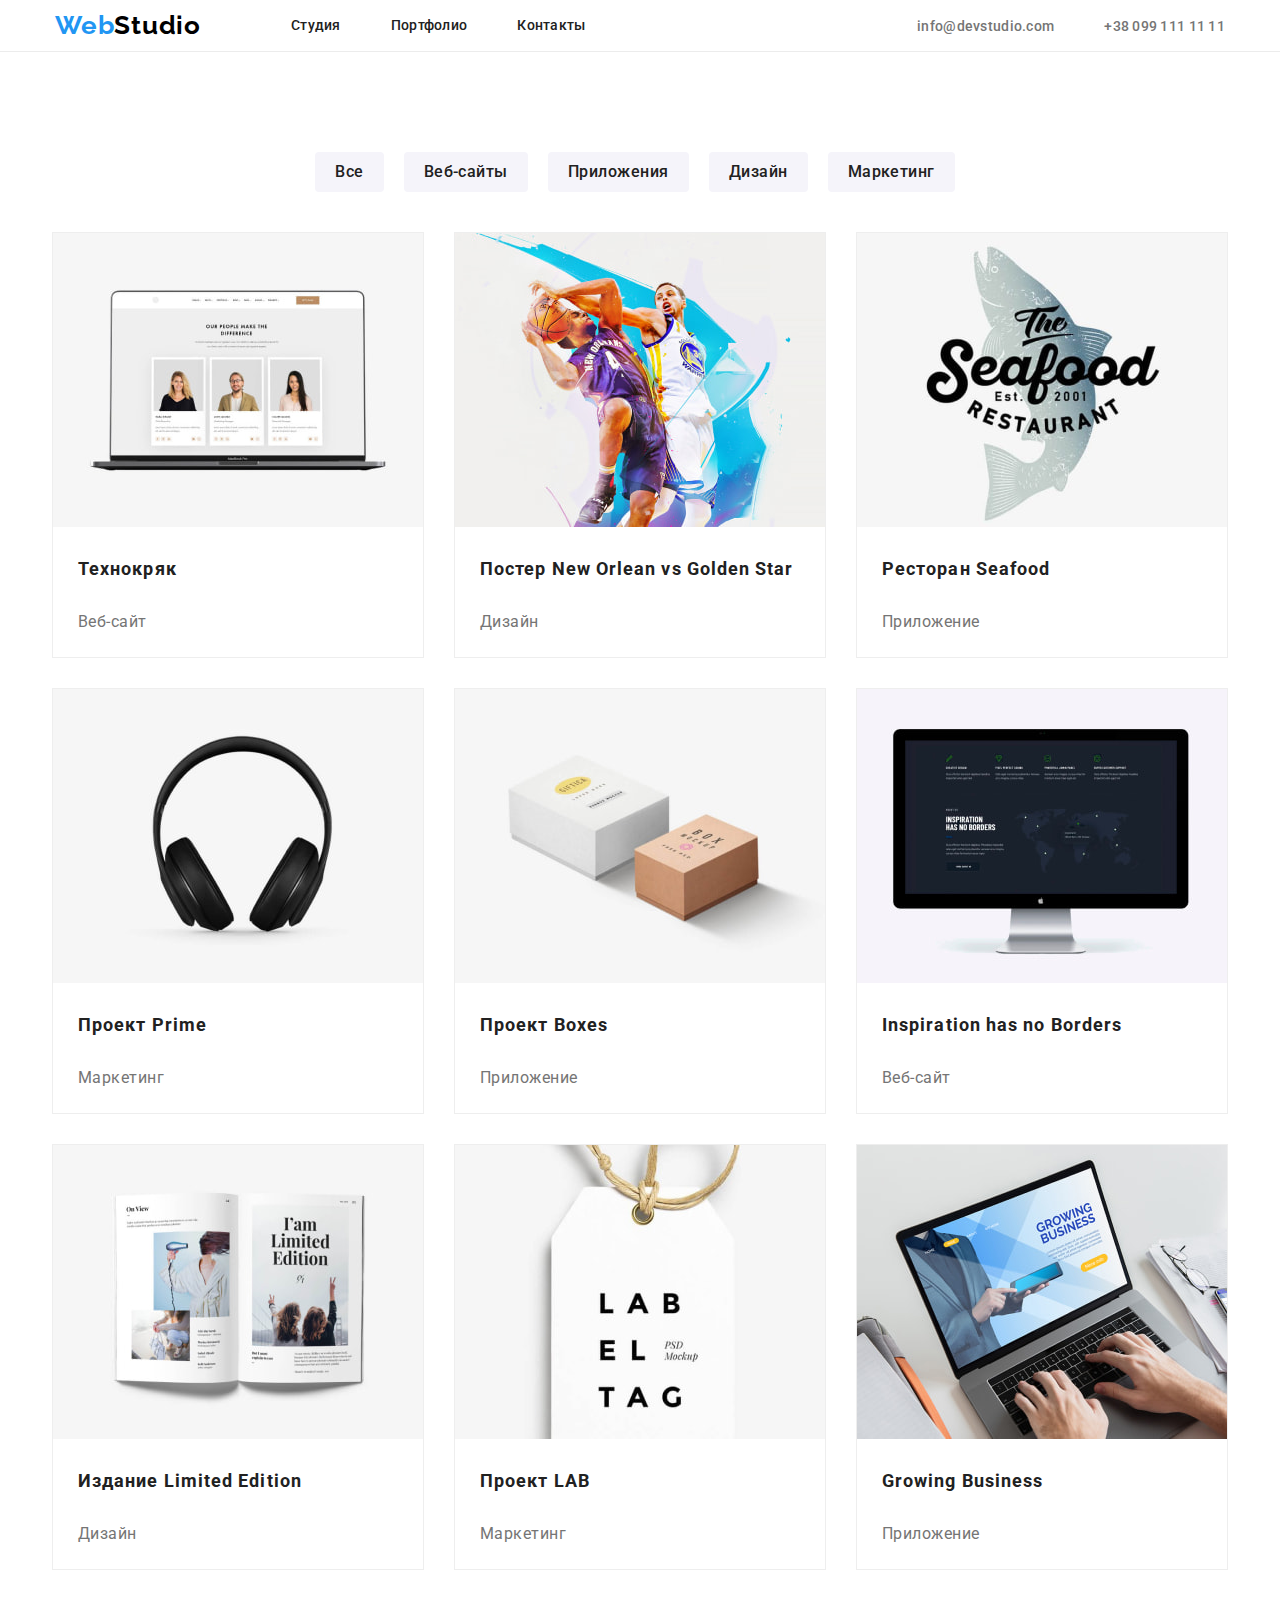
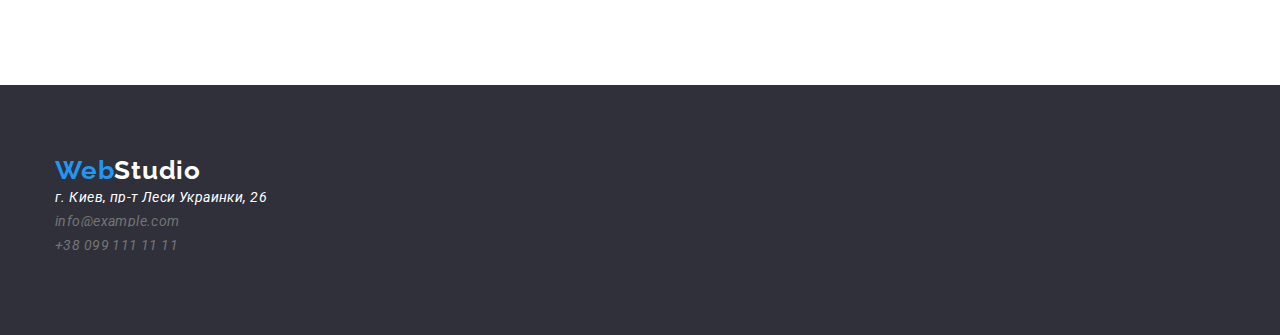
==== portfolio.html @ aea8e9a0 "working day" ====
<!DOCTYPE html>
<html lang="ru">
  <head>
    <meta charset="UTF-8" />
    <meta http-equiv="X-UA-Compatible" content="IE=edge" />
    <meta name="viewport" content="width=device-width, initial-scale=1.0" />
    <title>Document</title>
    <link rel="stylesheet" href="./css/styles.css" />
    <link
      href="https://fonts.googleapis.com/css2?family=Raleway:wght@700&family=Roboto:ital,wght@0,500;0,700;0,900;1,400&display=swap"
      rel="stylesheet"
    />
  </head>
  <body class="portfolio">
    <header class="header container">
      <a class="link logo" href=""><span class="logo-blue">Web</span>Studio</a>
      <nav class="nav">
        <ul class="list-nav">
          <li class="item"><a class="link" href="./index.html">Студия</a></li>
          <li class="item">
            <a class="link" href="./portfolio.html">Портфолио</a>
          </li>
          <li class="item"><a class="link" href="">Контакты</a></li>
        </ul>
      </nav>
      <ul class="list-info">
        <li class="item"><a class="link" href="">info@devstudio.com</a></li>
        <li class="item"><a class="link" href="">+38 099 111 11 11</a></li>
      </ul>
    </header>
    <main>
      <h1 hidden>Каталог наших проектів</h1>
      <section class="section-filters">
        <h2 hidden>Фільтри</h2>
        <ul class="list">
          <li class="item"><button class="btn" type="button">Все</button></li>
          <li class="item">
            <button class="btn" type="button">Веб-сайты</button>
          </li>
          <li class="item">
            <button class="btn" type="button">Приложения</button>
          </li>
          <li class="item">
            <button class="btn" type="button">Дизайн</button>
          </li>
          <li class="item">
            <button class="btn" type="button">Маркетинг</button>
          </li>
        </ul>
      </section>
      <section class="section-catalog container">
        <h2 hidden>Наші проекти</h2>
        <ul class="list">
          <li class="item">
            <a class="link-catalog" href="">
              <img
                class="img-catalog"
                src="./imeges/img-technocrack.jpg"
                alt="Фото Веб-сайт
              Технокряк"
                width="370"
              />
              <h3 class="title-projects">Технокряк</h3>
              <p class="txt-projects">Веб-сайт</p>
            </a>
          </li>
          <li class="item">
            <a class="link" href="">
              <img
                src="./imeges/img-poster-new-orleans-vs-golden-star.jpg"
                alt="Постер New Orlean vs Golden Star"
                width="370"
              />
              <h3 class="title-projects">Постер New Orlean vs Golden Star</h3>
              <p class="txt-projects">Дизайн</p>
            </a>
          </li>
          <li class="item">
            <a class="link" href="">
              <img
                src="./imeges/img-seafood-restaurant.jpg"
                alt="Ресторан
              Seafood"
                width="370"
              />
              <h3 class="title-projects">Ресторан Seafood</h3>
              <p class="txt-projects">Приложение</p>
            </a>
          </li>
          <li class="item">
            <a class="link" href="">
              <img
                src="./imeges/img-prime project.jpg"
                alt="Проект Prime"
                width="370"
              />
              <h3 class="title-projects">Проект Prime</h3>
              <p class="txt-projects">Маркетинг</p>
            </a>
          </li>
          <li class="item">
            <a class="link" href="">
              <img
                src="./imeges/img-boxes project.jpg"
                alt="Проект Boxes"
                width="370"
              />
              <h3 class="title-projects">Проект Boxes</h3>
              <p class="txt-projects">Приложение</p>
            </a>
          </li>
          <li class="item">
            <a class="link" href="">
              <img
                src="./imeges/img-inspiration-has-no-borders.jpg"
                alt="Inspiration has no Borders"
                width="370"
              />
              <h3 class="title-projects">Inspiration has no Borders</h3>
              <p class="txt-projects">Веб-сайт</p>
            </a>
          </li>
          <li class="item">
            <a class="link" href="">
              <img
                src="./imeges/img-limited-edition.jpg"
                alt="Издание Limited
              Edition"
                width="370"
              />
              <h3 class="title-projects">Издание Limited Edition</h3>
              <p class="txt-projects">Дизайн</p>
            </a>
          </li>
          <li class="item">
            <a class="link" href="">
              <img
                src="./imeges/img-lab-project.jpg"
                alt="Проект LAB"
                width="370"
              />
              <h3 class="title-projects">Проект LAB</h3>
              <p class="txt-projects">Маркетинг</p>
            </a>
          </li>
          <li class="item">
            <a class="link" href="">
              <img
                src="./imeges/img-growing-business.jpg"
                alt="Growing
              Business"
                width="370"
              />

              <h3 class="title-projects">Growing Business</h3>
              <p class="txt-projects">Приложение</p>
            </a>
          </li>
        </ul>
      </section>
    </main>
    <footer class="footer">
      <div class="container">
        <a class="link logo while" href=""
          ><span class="logo-blue">Web</span>Studio</a
        >
        <address>
          <p class="txt-address">г. Киев, пр-т Леси Украинки, 26</p>
          <ul class="list">
            <li class="item">
              <a class="link footer" href="">info@example.com</a>
            </li>
            <li class="item">
              <a class="link footer" href="">+38 099 111 11 11</a>
            </li>
          </ul>
        </address>
      </div>
    </footer>
  </body>
</html>
---- css/styles.css ----
:root {
     /*шрифти*/
     --main-font: Roboto, serif;
     --secondary-font: Raleway, serif;
     /*колір тексту*/
     --accent-cl: #2196F3;
     --main-txt-col: #212121;
     --secondary-txt-col: #757575;
     /*фон*/
     --secondary-bg-col: #F5F4FA;
     --dark-bg-col: #2F303A;
     /*кнопки*/
     --main-btn-col: #F5F4FA;
     --hero-bg-btn-col: #2196F3;
 }

 *,
 *::before,
 *::after {
     box-sizing: border-box;
 }

 body {
     font-family: var(--main-font);

     color: var(--secondary-txt-col);
     margin: 0px;
 }

 /*контейнер*/
 .container {
     max-width: 1200px;
     margin: 0 auto;
     padding: 0 15px;
 }

 /*навігація*/
 .nav {
     font-weight: 500;
     font-size: 14px;
     line-height: 1.14;
     letter-spacing: 0.02em;
 }

 /*хедер*/
 .header {

     margin-left: auto;
     margin-right: auto;
     width: 1200px;
     background: #FFFFFF;

     display: flex;
     align-items: center;
 }

 .nav .list-nav {
     display: flex;

     padding: 0px;
 }

 .list-nav .item {
     margin-right: 50px;


 }

 .list-nav .item:last-child {
     margin-right: 0px;
 }

 /*переваги*/


 .section-preference .item {
     width: 270px;
     margin-right: 30px;
 }

 .section-preference .list {
     margin: 0px;
     padding: 0px;
     display: flex;
     margin-top: 100px;
     margin-bottom: 100px;

 }

 .section-preference .item:last-child {
     margin-right: 0px;
 }

 /*Чем мы занимаемся*/

 .title-what-we-do {
     margin-bottom: 50px;
 }

 .section-what-we-do .list {
     padding: 0px;
     margin-bottom: 150px;

     display: flex;
     justify-content: center;



 }

 .section-what-we-do .list:last-child {
     margin-right: 0px;
 }

 .section-what-we-do .item {
     margin-right: 30px;
 }

 .section-what-we-do .item:last-child {
     margin-right: 0px;
 }

 /*наша команда*/
 .section-our-team {
     background: #F5F4FA;
     height: 650px;
     padding-top: 100px;
 }

 .title-our-team {
     margin: 0px;
     margin-bottom: 50px;
 }

 .section-our-team .list {
     margin: 0px;
     padding: 0px;
     margin-bottom: 50px;

     display: flex;

 }

 .section-our-team .item {
     background: #FFFFFF;
     box-shadow: 0px 1px 3px rgba(0, 0, 0, 0.12), 0px 1px 1px rgba(0, 0, 0, 0.14), 0px 2px 1px rgba(0, 0, 0, 0.2);
     border-radius: 0px 0px 4px 4px;

     margin-right: 30px;
 }

 .section-our-team .item:last-child {
     margin-right: 0px;
 }

 /*підвал*/
 .footer {
     padding-top: 10px;
     height: 250px;


 }

 .footer .container {
     margin-top: 60px;
     display: flex;
     display: block;
 }

 .footer .list {
     padding: 0px;
     margin: 0px;
 }

 .txt-address {
     margin: 0px;
 }

 /*портфоліо*/

 /*фільтр*/
 .section-filters {
     border-top-width: 1px;
     border-top-style: solid;
     border-top-color: #ECECEC;
 }

 .section-filters .list {
     padding: 0px;
     margin-top: 100px;
     margin-bottom: 40px;
     display: flex;
     justify-content: center;

 }

 .section-filters .btn {
     padding: 0px 20px;
     min-height: 40px;
     border: 0px;
     border-radius: 4px;
     margin-right: 10px;
 }

 .section-filters .item {
     margin-right: 10px;

 }

 .section-filters .item:last-child {
     margin-right: 0px;
 }

 /*каталог*/

 .section-catalog {
     max-width: 1206px;
     margin: auto;
     padding: 0px 15px;
     margin-bottom: 85px;
 }

 .section-catalog .list {
     margin: 0px;
     padding: 0px;
     display: flex;
     flex-wrap: wrap;


 }

 .section-catalog .item {

     margin-right: 30px;
     margin-bottom: 30px;
     border: 1px solid #EEEEEE;



 }

 .section-catalog .item:nth-child(3n) {
     margin-right: 0px;
 }

 /*список*/
 .list {
     list-style-type: none;
 }

 .item {
     list-style-type: none;
 }

 /*кнопки*/
 .btn {
     color: var(--main-txt-col);
     background-color: var(--secondary-bg-col);
     font-family: inherit;
     font-weight: 500;
     font-size: 16px;
     line-height: 1.62;
     text-align: center;
     letter-spacing: 0.03em;

 }

 .btn-hero {
     background-color: var(--hero-bg-btn-col);
     color: #FFFFFF;
     font-family: inherit;
     font-weight: 700;
     font-size: 16px;
     line-height: 1.88;
     text-align: center;
     letter-spacing: 0.06em;
     border: 0px;
     min-width: 200px;
     min-height: 50px;
     left: 700px;
     box-shadow: 0px 4px 4px rgba(0, 0, 0, 0.15);
     border-radius: 4px;
     margin: auto;
     display: block;
     padding: 0px 15px;
 }

 .btn:hover,
 .btn:focus {
     color: #FFFFFF;
     background: var(--accent-cl);
 }

 /*силки*/
 .link {
     color: var(--main-txt-col);
     text-decoration: none;
     font-family: var(--main-font);
     font-weight: 500;
     font-weight: 500;
     font-size: 14px;
     line-height: 1.14;
     letter-spacing: 0.02em;


 }

 .link:hover {
     color: var(--accent-cl);
 }

 .link:focus {
     color: var(--accent-cl);
 }

 .list-info {
     padding: 0px;
     display: flex;
     margin-left: auto;
 }

 .list-info .item+.item {
     margin-left: 50px;
 }

 .list-info .link {
     color: var(--secondary-txt-col);
     font-weight: 500;
     font-size: 14px;
     line-height: 1.14;
     letter-spacing: 0.02em;

 }

 .link.footer {
     color: var(--secondary-txt-col);
     font-weight: 400;
     font-size: 14px;
     line-height: 1.71;
     letter-spacing: 0.03em;
 }

 .footer:hover,
 .footer:focus {
     color: var(--accent-cl);
 }

 .link-catalog {

     text-decoration: none;
 }



 .link-catalog:hover,
 .link-catalog:focus {
     color: var(--accent-cl);

 }

 .txt-projects {
     font-weight: 400;
     font-size: 16px;
     line-height: 1.88;
     letter-spacing: 0.03em;
     color: var(--secondary-txt-col);
     margin: 20px 25px;


 }

 .title-projects {
     font-weight: 700;
     font-size: 18px;
     line-height: 2.0;
     letter-spacing: 0.06em;
     color: var(--main-txt-col);
     margin: 20px 25px;
 }



 /*лого*/

 .logo-blue {
     color: var(--accent-cl);
 }

 .logo {
     margin-right: 90px;

     color: #000000;
     font-family: var(--secondary-font);
     font-weight: 700;
     font-size: 26px;
     line-height: 1.19;
     letter-spacing: 0.03em;
 }

 .logo.while {
     color: #FFFFFF;
 }



 /*фони*/
 .section-hero {
     background-color: var(--dark-bg-col);
     height: 600px;
     display: flex;
     align-items: center;

 }

 .footer {
     background: #2F303A;
 }






 /*текст*/
 .txt {

     font-size: 14px;
     line-height: 1.71;
     letter-spacing: 0.03em;
 }

 .txt-post {

     line-height: 1.19;
     text-align: center;
     letter-spacing: 0.03em;
 }

 .txt-address {
     font-weight: 400;
     font-size: 14px;
     line-height: 1.71;
     letter-spacing: 0.03em;
     color: #FFFFFF;
 }





 /*заголовки*/
 .title-hero {
     color: #FFFFFF;
     font-weight: 900;
     font-size: 44px;
     line-height: 1.36;

     letter-spacing: 0.06em;
     text-transform: uppercase;
     max-width: 700px;
     text-align: center;
     margin: auto;
     margin-bottom: 30px;
 }

 .title-preference {
     font-family: var(--main-font);
     font-weight: 700;
     font-size: 14px;
     line-height: 1.14;
     letter-spacing: 0.03em;
     color: var(--main-txt-col);
     text-transform: uppercase;
 }

 .title-what-we-do {
     font-family: var(--main-font);
     font-weight: 700;
     font-size: 36px;
     line-height: 1.17;
     text-align: center;
     letter-spacing: 0.03em;
     color: var(--main-txt-col);
 }

 .title-our-team {

     font-weight: 700;
     font-size: 36px;
     line-height: 1.17;
     text-align: center;
     letter-spacing: 0.03em;
     color: var(--main-txt-col);
 }

 .title-name {

     font-weight: 500;
     font-size: 16px;
     line-height: 1.19;
     text-align: center;
     letter-spacing: 0.03em;
     color: var(--main-txt-col);
 }

 .title-projects {
     font-weight: 700;
     font-size: 18px;
     line-height: 2.0;
     letter-spacing: 0.06em;
     color: var(--main-txt-col);
 }




 /*
 .address {
     color: var(--secondary-txt-col);
     font-weight: 500;
     font-size: 14px;
     line-height: 1.14;
     letter-spacing: 0.02em;
     outline: 2px solid tomato;
 }

 .phone {
     color: var(--secondary-txt-col);
     font-weight: 500;
     font-size: 14px;
     line-height: 1.14;
     letter-spacing: 0.02em;
     outline: 2px solid tomato;
 }*/
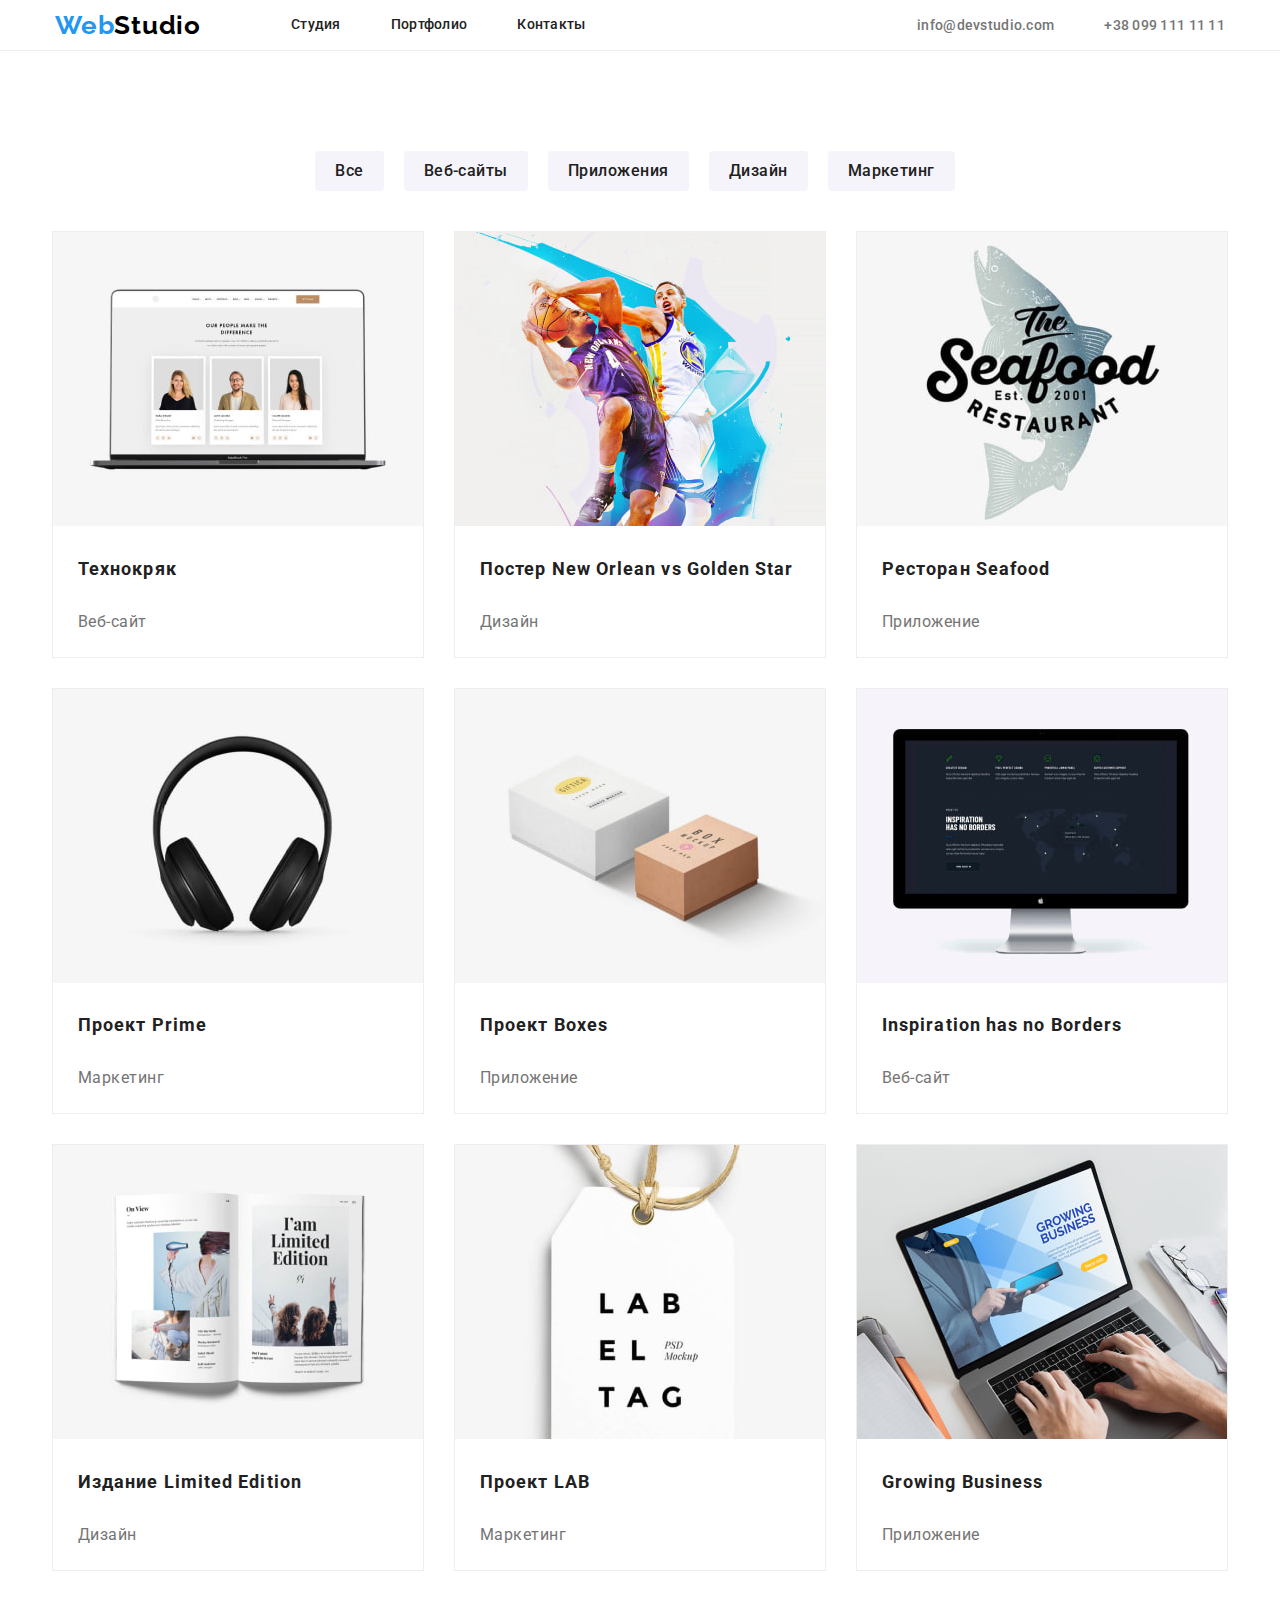
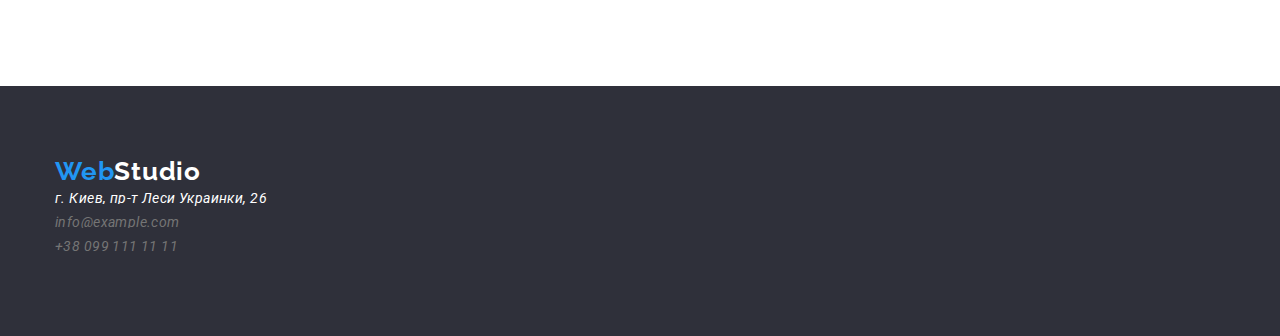
==== commit da39c25b: "додаю modern-normalize" ====
--- a/portfolio.html
+++ b/portfolio.html
@@ -5,11 +5,15 @@
     <meta http-equiv="X-UA-Compatible" content="IE=edge" />
     <meta name="viewport" content="width=device-width, initial-scale=1.0" />
     <title>Document</title>
-    <link rel="stylesheet" href="./css/styles.css" />
     <link
       href="https://fonts.googleapis.com/css2?family=Raleway:wght@700&family=Roboto:ital,wght@0,500;0,700;0,900;1,400&display=swap"
       rel="stylesheet"
     />
+    <link
+      rel="stylesheet"
+      href="https://cdnjs.cloudflare.com/ajax/libs/modern-normalize/1.1.0/modern-normalize.min.css"
+    />
+    <link rel="stylesheet" href="./css/styles.css" />
   </head>
   <body class="portfolio">
     <header class="header container">
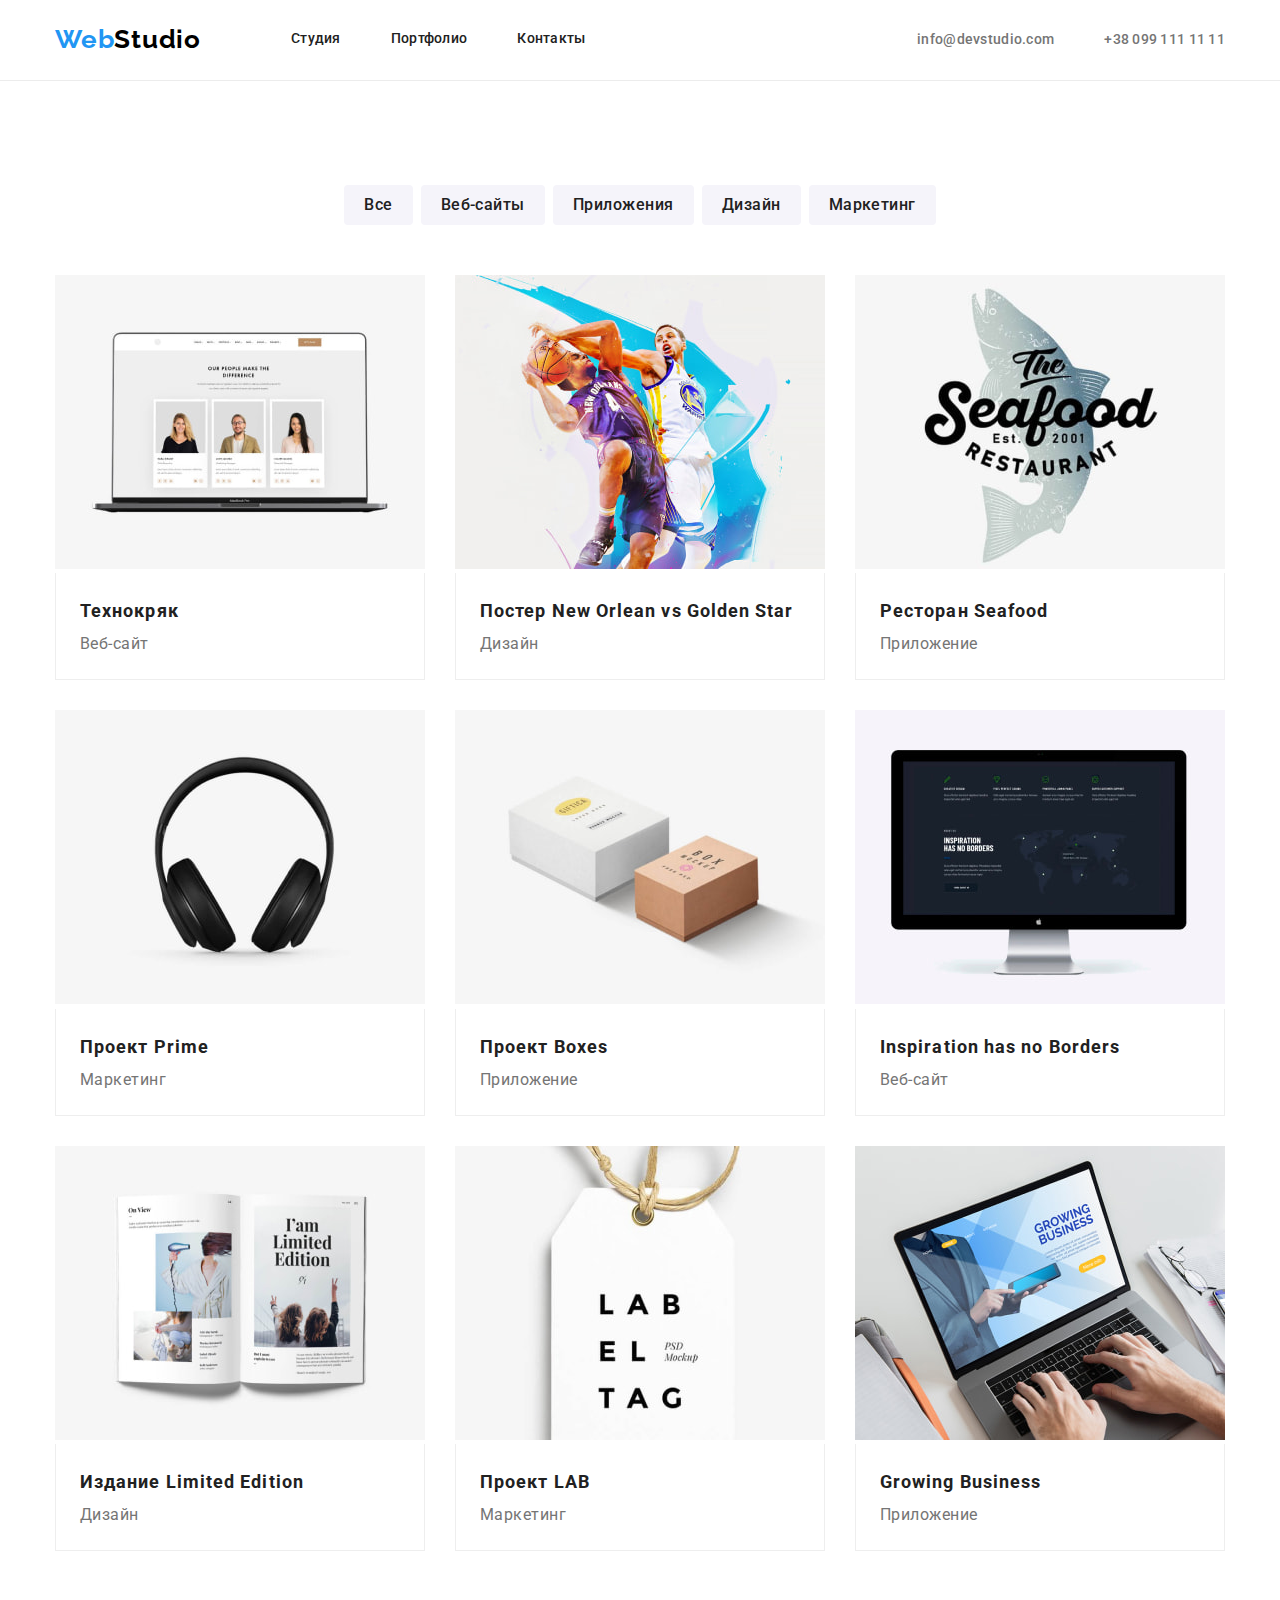
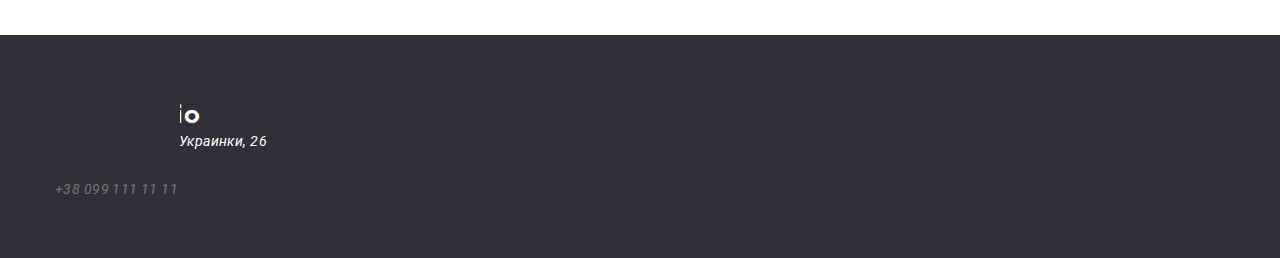
==== commit b2ea67a5: "error correction" ====
--- a/portfolio.html
+++ b/portfolio.html
@@ -6,7 +6,7 @@
     <meta name="viewport" content="width=device-width, initial-scale=1.0" />
     <title>Document</title>
     <link
-      href="https://fonts.googleapis.com/css2?family=Raleway:wght@700&family=Roboto:ital,wght@0,500;0,700;0,900;1,400&display=swap"
+      href="https://fonts.googleapis.com/css2?family=Raleway:wght@700&family=Roboto:wght@400;500;700;900&display=swap"
       rel="stylesheet"
     />
     <link
@@ -34,133 +34,155 @@
     </header>
     <main>
       <h1 hidden>Каталог наших проектів</h1>
-      <section class="section-filters">
-        <h2 hidden>Фільтри</h2>
-        <ul class="list">
-          <li class="item"><button class="btn" type="button">Все</button></li>
-          <li class="item">
-            <button class="btn" type="button">Веб-сайты</button>
-          </li>
-          <li class="item">
-            <button class="btn" type="button">Приложения</button>
-          </li>
-          <li class="item">
-            <button class="btn" type="button">Дизайн</button>
-          </li>
-          <li class="item">
-            <button class="btn" type="button">Маркетинг</button>
-          </li>
-        </ul>
-      </section>
-      <section class="section-catalog container">
-        <h2 hidden>Наші проекти</h2>
-        <ul class="list">
-          <li class="item">
-            <a class="link-catalog" href="">
-              <img
-                class="img-catalog"
-                src="./imeges/img-technocrack.jpg"
-                alt="Фото Веб-сайт
+
+      <section class="section-catalog">
+        <div class="container filters">
+          <h2 hidden>Фільтри</h2>
+          <ul class="list">
+            <li class="item"><button class="btn" type="button">Все</button></li>
+            <li class="item">
+              <button class="btn" type="button">Веб-сайты</button>
+            </li>
+            <li class="item">
+              <button class="btn" type="button">Приложения</button>
+            </li>
+            <li class="item">
+              <button class="btn" type="button">Дизайн</button>
+            </li>
+            <li class="item">
+              <button class="btn" type="button">Маркетинг</button>
+            </li>
+          </ul>
+        </div>
+        <div class="container catalog">
+          <h2 hidden>Наші проекти</h2>
+          <ul class="list">
+            <li class="item">
+              <a class="link-catalog" href="">
+                <img
+                  class="img-catalog"
+                  src="./imeges/img-technocrack.jpg"
+                  alt="Фото Веб-сайт
               Технокряк"
-                width="370"
-              />
-              <h3 class="title-projects">Технокряк</h3>
-              <p class="txt-projects">Веб-сайт</p>
-            </a>
-          </li>
-          <li class="item">
-            <a class="link" href="">
-              <img
-                src="./imeges/img-poster-new-orleans-vs-golden-star.jpg"
-                alt="Постер New Orlean vs Golden Star"
-                width="370"
-              />
-              <h3 class="title-projects">Постер New Orlean vs Golden Star</h3>
-              <p class="txt-projects">Дизайн</p>
-            </a>
-          </li>
-          <li class="item">
-            <a class="link" href="">
-              <img
-                src="./imeges/img-seafood-restaurant.jpg"
-                alt="Ресторан
+                  width="370"
+                />
+                <div class="txt-catalog">
+                  <h3 class="title-projects">Технокряк</h3>
+                  <p class="txt-projects">Веб-сайт</p>
+                </div>
+              </a>
+            </li>
+            <li class="item">
+              <a class="link" href="">
+                <img
+                  src="./imeges/img-poster-new-orleans-vs-golden-star.jpg"
+                  alt="Постер New Orlean vs Golden Star"
+                  width="370"
+                />
+                <div class="txt-catalog">
+                  <h3 class="title-projects">
+                    Постер New Orlean vs Golden Star
+                  </h3>
+                  <p class="txt-projects">Дизайн</p>
+                </div>
+              </a>
+            </li>
+            <li class="item">
+              <a class="link" href="">
+                <img
+                  src="./imeges/img-seafood-restaurant.jpg"
+                  alt="Ресторан
               Seafood"
-                width="370"
-              />
-              <h3 class="title-projects">Ресторан Seafood</h3>
-              <p class="txt-projects">Приложение</p>
-            </a>
-          </li>
-          <li class="item">
-            <a class="link" href="">
-              <img
-                src="./imeges/img-prime project.jpg"
-                alt="Проект Prime"
-                width="370"
-              />
-              <h3 class="title-projects">Проект Prime</h3>
-              <p class="txt-projects">Маркетинг</p>
-            </a>
-          </li>
-          <li class="item">
-            <a class="link" href="">
-              <img
-                src="./imeges/img-boxes project.jpg"
-                alt="Проект Boxes"
-                width="370"
-              />
-              <h3 class="title-projects">Проект Boxes</h3>
-              <p class="txt-projects">Приложение</p>
-            </a>
-          </li>
-          <li class="item">
-            <a class="link" href="">
-              <img
-                src="./imeges/img-inspiration-has-no-borders.jpg"
-                alt="Inspiration has no Borders"
-                width="370"
-              />
-              <h3 class="title-projects">Inspiration has no Borders</h3>
-              <p class="txt-projects">Веб-сайт</p>
-            </a>
-          </li>
-          <li class="item">
-            <a class="link" href="">
-              <img
-                src="./imeges/img-limited-edition.jpg"
-                alt="Издание Limited
+                  width="370"
+                />
+                <div class="txt-catalog">
+                  <h3 class="title-projects">Ресторан Seafood</h3>
+                  <p class="txt-projects">Приложение</p>
+                </div>
+              </a>
+            </li>
+            <li class="item">
+              <a class="link" href="">
+                <img
+                  src="./imeges/img-prime project.jpg"
+                  alt="Проект Prime"
+                  width="370"
+                />
+                <div class="txt-catalog">
+                  <h3 class="title-projects">Проект Prime</h3>
+                  <p class="txt-projects">Маркетинг</p>
+                </div>
+              </a>
+            </li>
+            <li class="item">
+              <a class="link" href="">
+                <img
+                  src="./imeges/img-boxes project.jpg"
+                  alt="Проект Boxes"
+                  width="370"
+                />
+                <div class="txt-catalog">
+                  <h3 class="title-projects">Проект Boxes</h3>
+                  <p class="txt-projects">Приложение</p>
+                </div>
+              </a>
+            </li>
+            <li class="item">
+              <a class="link" href="">
+                <img
+                  src="./imeges/img-inspiration-has-no-borders.jpg"
+                  alt="Inspiration has no Borders"
+                  width="370"
+                />
+                <div class="txt-catalog">
+                  <h3 class="title-projects">Inspiration has no Borders</h3>
+                  <p class="txt-projects">Веб-сайт</p>
+                </div>
+              </a>
+            </li>
+            <li class="item">
+              <a class="link" href="">
+                <img
+                  src="./imeges/img-limited-edition.jpg"
+                  alt="Издание Limited
               Edition"
-                width="370"
-              />
-              <h3 class="title-projects">Издание Limited Edition</h3>
-              <p class="txt-projects">Дизайн</p>
-            </a>
-          </li>
-          <li class="item">
-            <a class="link" href="">
-              <img
-                src="./imeges/img-lab-project.jpg"
-                alt="Проект LAB"
-                width="370"
-              />
-              <h3 class="title-projects">Проект LAB</h3>
-              <p class="txt-projects">Маркетинг</p>
-            </a>
-          </li>
-          <li class="item">
-            <a class="link" href="">
-              <img
-                src="./imeges/img-growing-business.jpg"
-                alt="Growing
+                  width="370"
+                />
+                <div class="txt-catalog">
+                  <h3 class="title-projects">Издание Limited Edition</h3>
+                  <p class="txt-projects">Дизайн</p>
+                </div>
+              </a>
+            </li>
+            <li class="item">
+              <a class="link" href="">
+                <img
+                  src="./imeges/img-lab-project.jpg"
+                  alt="Проект LAB"
+                  width="370"
+                />
+                <div class="txt-catalog">
+                  <h3 class="title-projects">Проект LAB</h3>
+                  <p class="txt-projects">Маркетинг</p>
+                </div>
+              </a>
+            </li>
+            <li class="item">
+              <a class="link" href="">
+                <img
+                  src="./imeges/img-growing-business.jpg"
+                  alt="Growing
               Business"
-                width="370"
-              />
-
-              <h3 class="title-projects">Growing Business</h3>
-              <p class="txt-projects">Приложение</p>
-            </a>
-          </li>
-        </ul>
+                  width="370"
+                />
+                <div class="txt-catalog">
+                  <h3 class="title-projects">Growing Business</h3>
+                  <p class="txt-projects">Приложение</p>
+                </div>
+              </a>
+            </li>
+          </ul>
+        </div>
       </section>
     </main>
     <footer class="footer">
--- a/css/styles.css
+++ b/css/styles.css
@@ -14,17 +14,22 @@
      --hero-bg-btn-col: #2196F3;
  }
 
- *,
- *::before,
- *::after {
-     box-sizing: border-box;
- }
+
 
  body {
      font-family: var(--main-font);
 
      color: var(--secondary-txt-col);
-     margin: 0px;
+ }
+
+ ul {
+     margin: 0px;
+     padding: 0px;
+ }
+
+ .section {
+     padding-top: 94px;
+     padding-bottom: 94px;
  }
 
  /*контейнер*/
@@ -44,7 +49,8 @@
 
  /*хедер*/
  .header {
-
+     padding-top: 24px;
+     padding-bottom: 25px;
      margin-left: auto;
      margin-right: auto;
      width: 1200px;
@@ -61,6 +67,7 @@
  }
 
  .list-nav .item {
+
      margin-right: 50px;
 
 
@@ -71,19 +78,20 @@
  }
 
  /*переваги*/
-
+ .section-preference {
+     padding-top: 94px;
+     padding-bottom: 94px;
+ }
 
  .section-preference .item {
      width: 270px;
      margin-right: 30px;
  }
 
- .section-preference .list {
-     margin: 0px;
-     padding: 0px;
-     display: flex;
-     margin-top: 100px;
-     margin-bottom: 100px;
+ .container.preference .list {
+     margin: 0px;
+     padding: 0px;
+     display: flex;
 
  }
 
@@ -92,14 +100,18 @@
  }
 
  /*Чем мы занимаемся*/
+ .section-what-we-do {
+     padding-bottom: 90px;
+ }
 
  .title-what-we-do {
+     margin: 0px;
      margin-bottom: 50px;
  }
 
- .section-what-we-do .list {
-     padding: 0px;
-     margin-bottom: 150px;
+ .container.what-we-do .list {
+     padding: 0px;
+
 
      display: flex;
      justify-content: center;
@@ -108,7 +120,7 @@
 
  }
 
- .section-what-we-do .list:last-child {
+ .container.what-we-do .list:last-child {
      margin-right: 0px;
  }
 
@@ -123,8 +135,10 @@
  /*наша команда*/
  .section-our-team {
      background: #F5F4FA;
-     height: 650px;
-     padding-top: 100px;
+
+     padding-top: 94px;
+     padding-bottom: 94px;
+
  }
 
  .title-our-team {
@@ -133,11 +147,10 @@
  }
 
  .section-our-team .list {
-     margin: 0px;
-     padding: 0px;
-     margin-bottom: 50px;
-
-     display: flex;
+     display: flex;
+     margin: 0px;
+     padding: 0px;
+
 
  }
 
@@ -154,22 +167,14 @@
  }
 
  /*підвал*/
+
  .footer {
-     padding-top: 10px;
-     height: 250px;
-
-
- }
-
- .footer .container {
-     margin-top: 60px;
-     display: flex;
-     display: block;
+     padding-top: 64px;
+     padding-bottom: 56px;
  }
 
  .footer .list {
      padding: 0px;
-     margin: 0px;
  }
 
  .txt-address {
@@ -179,68 +184,64 @@
  /*портфоліо*/
 
  /*фільтр*/
- .section-filters {
+ .section-catalog {
      border-top-width: 1px;
      border-top-style: solid;
      border-top-color: #ECECEC;
- }
-
- .section-filters .list {
-     padding: 0px;
-     margin-top: 100px;
-     margin-bottom: 40px;
+     padding-top: 104px;
+     padding-bottom: 84px;
+ }
+
+ .container.filters .list {
+     padding: 0px;
+     margin-bottom: 50px;
      display: flex;
      justify-content: center;
 
  }
 
- .section-filters .btn {
+ .container.filters .btn {
      padding: 0px 20px;
      min-height: 40px;
      border: 0px;
      border-radius: 4px;
-     margin-right: 10px;
- }
-
- .section-filters .item {
-     margin-right: 10px;
-
- }
-
- .section-filters .item:last-child {
+
+ }
+
+ .container.filters .item {
+     margin-right: 8px;
+
+ }
+
+ .container.filters .item:last-child {
      margin-right: 0px;
  }
 
  /*каталог*/
-
- .section-catalog {
-     max-width: 1206px;
-     margin: auto;
-     padding: 0px 15px;
-     margin-bottom: 85px;
- }
-
- .section-catalog .list {
-     margin: 0px;
-     padding: 0px;
+ .container.catalog .list {
      display: flex;
      flex-wrap: wrap;
-
-
- }
-
- .section-catalog .item {
+ }
+
+ .txt-catalog {
+     border-bottom: 1px solid #EEEEEE;
+     border-right: 1px solid #EEEEEE;
+     border-left: 1px solid #EEEEEE;
+     padding: 20px 24px;
+ }
+
+ .container.catalog .item {
 
      margin-right: 30px;
      margin-bottom: 30px;
-     border: 1px solid #EEEEEE;
-
-
-
- }
-
- .section-catalog .item:nth-child(3n) {
-     margin-right: 0px;
+ }
+
+ .container.catalog .item:nth-child(3n) {
+     margin-right: 0px;
+ }
+
+ .container.catalog .item:nth-last-child(-n + 3) {
+     margin-bottom: 0px;
  }
 
  /*список*/
@@ -359,23 +360,25 @@
  }
 
  .txt-projects {
+     margin: 0px;
      font-weight: 400;
      font-size: 16px;
      line-height: 1.88;
      letter-spacing: 0.03em;
      color: var(--secondary-txt-col);
-     margin: 20px 25px;
+
 
 
  }
 
  .title-projects {
+     margin: 0px;
+     margin-bottom: 4px;
      font-weight: 700;
      font-size: 18px;
      line-height: 2.0;
      letter-spacing: 0.06em;
      color: var(--main-txt-col);
-     margin: 20px 25px;
  }
 
 
@@ -406,7 +409,9 @@
  /*фони*/
  .section-hero {
      background-color: var(--dark-bg-col);
-     height: 600px;
+
+     padding-top: 200px;
+     padding-bottom: 200px;
      display: flex;
      align-items: center;
 
@@ -423,8 +428,11 @@
 
  /*текст*/
  .txt {
-
-     font-size: 14px;
+     font-family: 'Roboto';
+     font-style: normal;
+     font-weight: 400;
+     font-size: 14px;
+     color: #757575;
      line-height: 1.71;
      letter-spacing: 0.03em;
  }
@@ -504,6 +512,7 @@
  }
 
  .title-projects {
+     margin: 0px;
      font-weight: 700;
      font-size: 18px;
      line-height: 2.0;
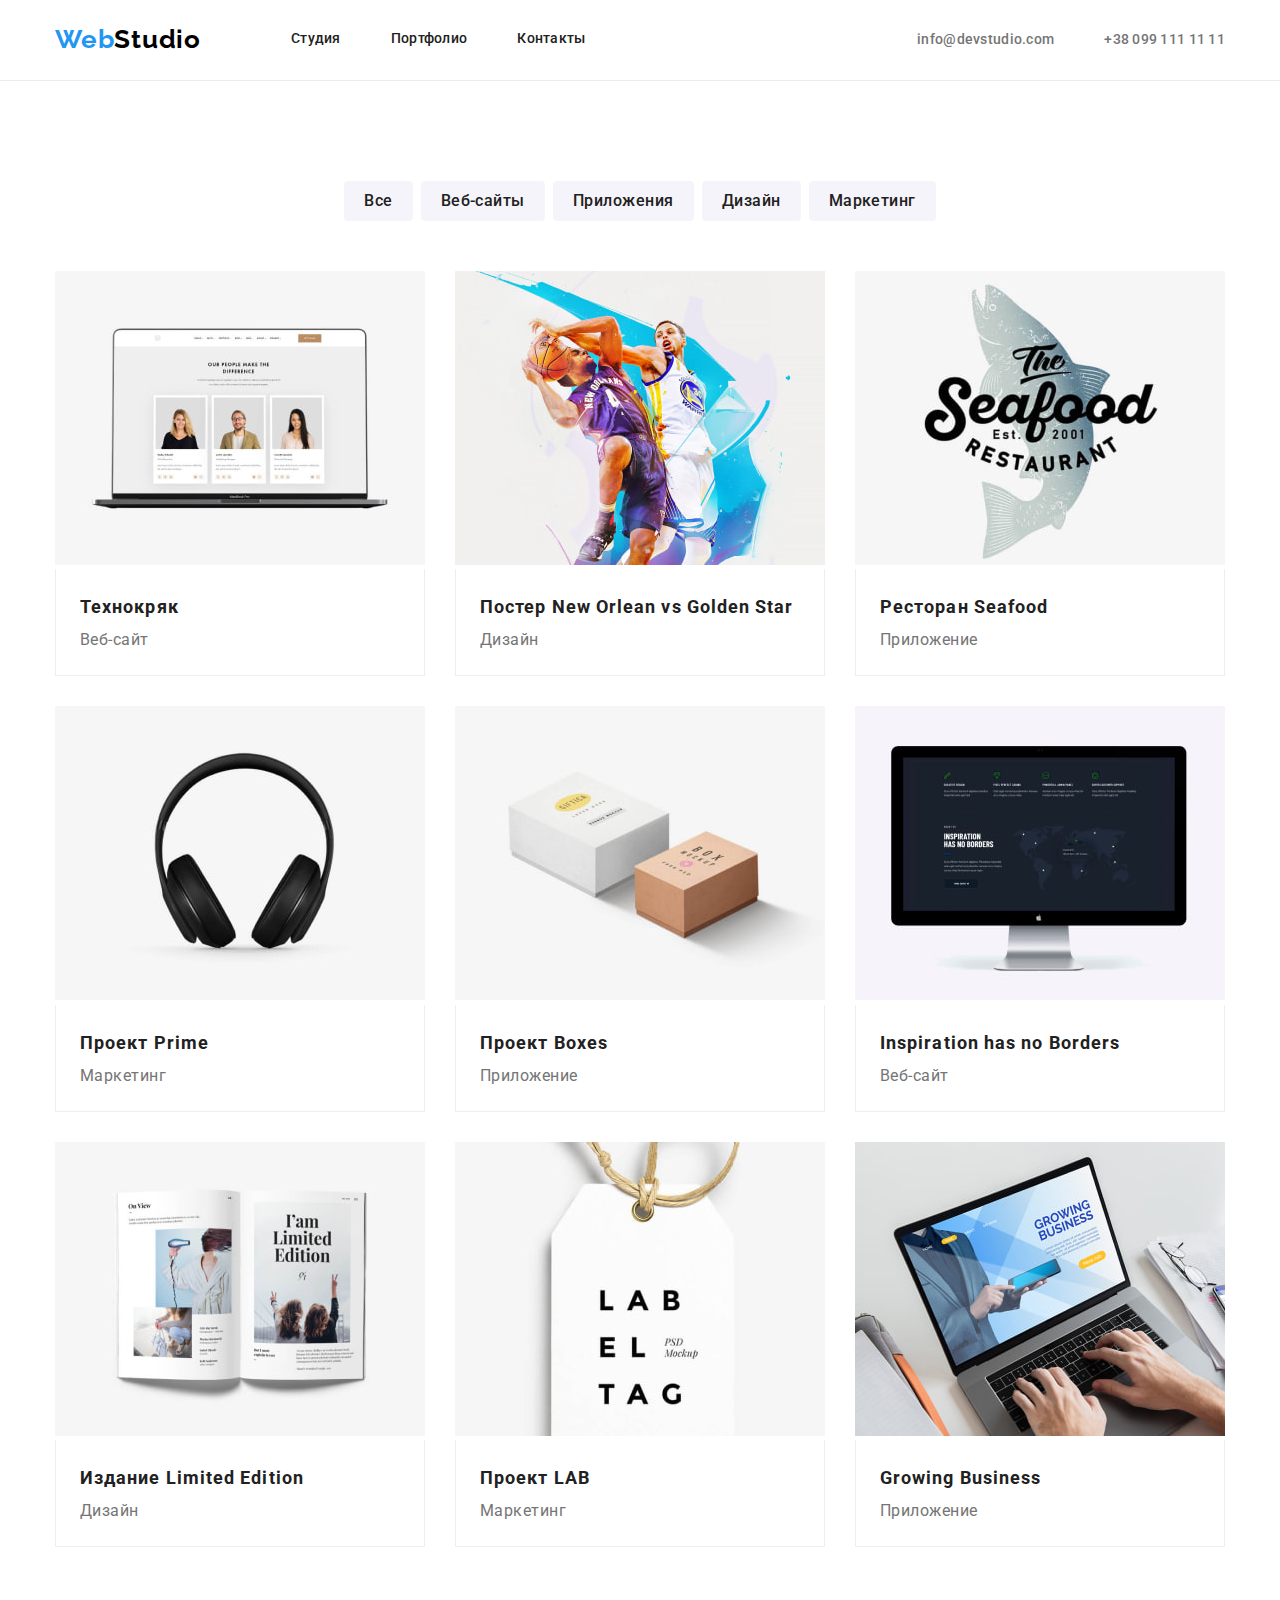
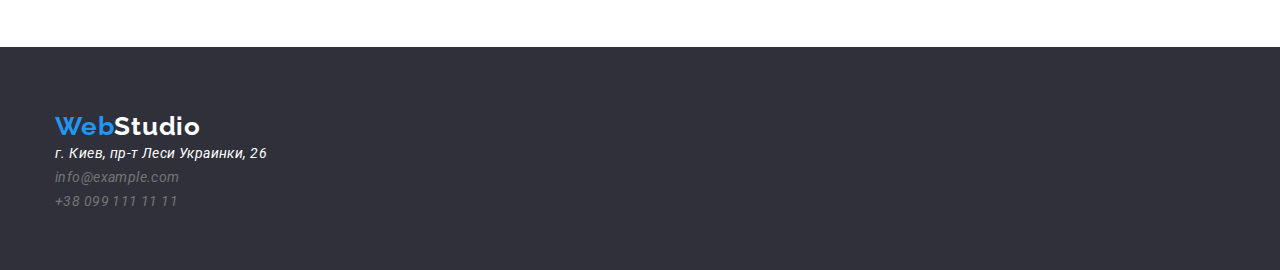
==== commit 50562b05: "доопрацювання дз" ====
--- a/portfolio.html
+++ b/portfolio.html
@@ -186,7 +186,7 @@
       </section>
     </main>
     <footer class="footer">
-      <div class="container">
+      <div class="container footer">
         <a class="link logo while" href=""
           ><span class="logo-blue">Web</span>Studio</a
         >
--- a/css/styles.css
+++ b/css/styles.css
@@ -132,6 +132,10 @@
      margin-right: 0px;
  }
 
+ .txt-what-we-do {
+     padding: 30px 55px;
+ }
+
  /*наша команда*/
  .section-our-team {
      background: #F5F4FA;
@@ -168,7 +172,7 @@
 
  /*підвал*/
 
- .footer {
+ .container.footer {
      padding-top: 64px;
      padding-bottom: 56px;
  }
@@ -188,8 +192,8 @@
      border-top-width: 1px;
      border-top-style: solid;
      border-top-color: #ECECEC;
-     padding-top: 104px;
-     padding-bottom: 84px;
+     padding-top: 100px;
+     padding-bottom: 100px;
  }
 
  .container.filters .list {
@@ -438,7 +442,7 @@
  }
 
  .txt-post {
-
+     margin: 0px;
      line-height: 1.19;
      text-align: center;
      letter-spacing: 0.03em;
@@ -502,7 +506,8 @@
  }
 
  .title-name {
-
+     margin: 0px;
+     margin-bottom: 10px;
      font-weight: 500;
      font-size: 16px;
      line-height: 1.19;
